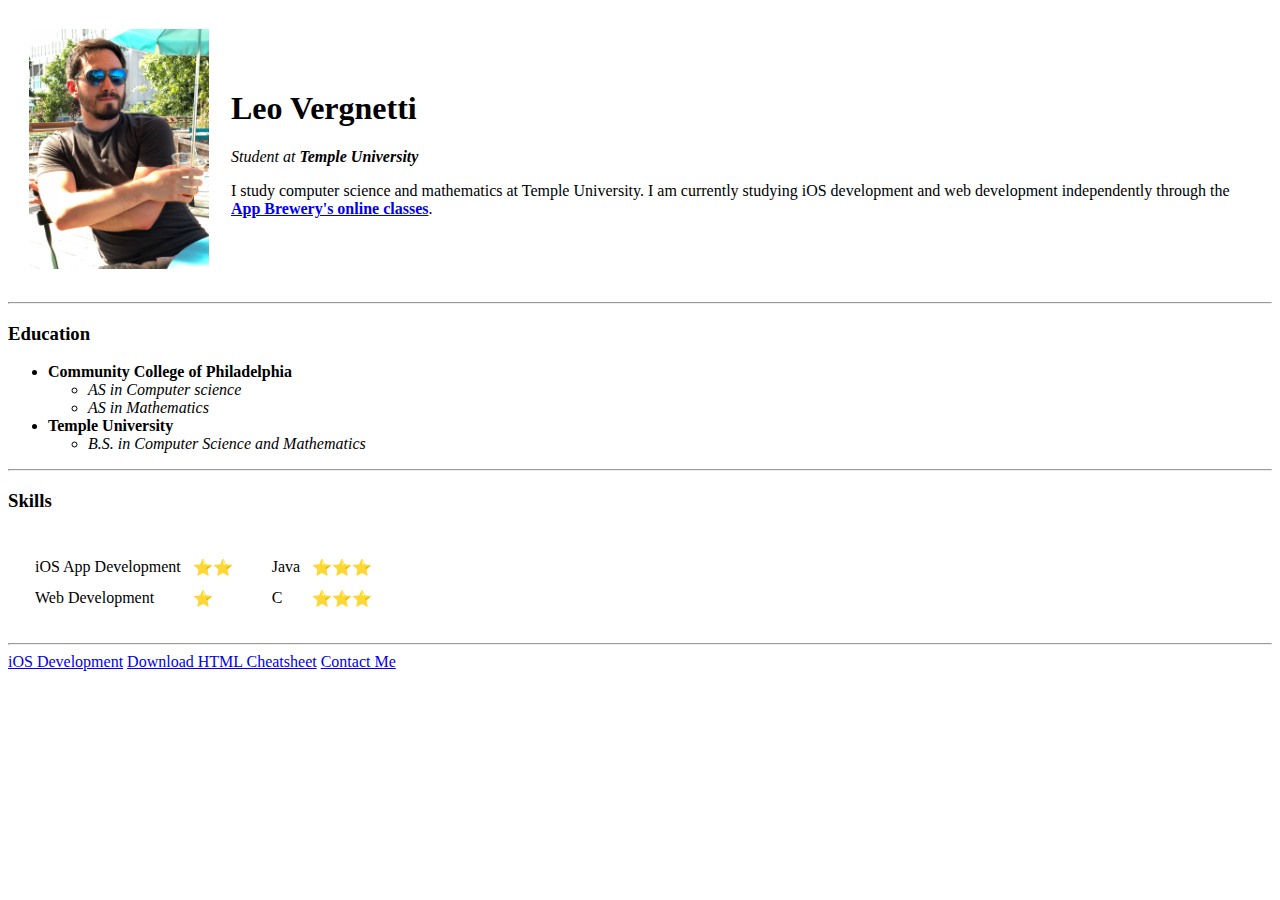
==== index.html @ 2dc645b4 "Add initial cv website files" ====
<!DOCTYPE html>
<html lang="en" dir="ltr">

<head>
  <meta charset="utf-8">
  <title>Leo's Personal Site</title>
</head>

<body>
  <table cellspacing="20">
    <tr>
      <td><img src="Images/profilePic.jpg" alt="Leo Profile Picture" height="240"></td>
      <td>
        <h1>Leo Vergnetti</h1>
        <p>
          <em>Student at <b>Temple University</b></em>
        </p>
        <p>I study computer science and mathematics at Temple University.
          I am currently studying iOS development and web development independently through
          the <strong><a href="https://www.appbrewery.co/">App Brewery's online classes</a></strong>. </p>
      </td>
    </tr>
  </table>
  <hr>
  <h3>Education</h3>
  <ul>
    <li><b>Community College of Philadelphia</b></li>
    <ul>
      <li><em>AS in Computer science</em></li>
      <li><em>AS in Mathematics </em></li>
    </ul>
    <li><b>Temple University</b></li>
    <ul>
      <li><em>B.S. in Computer Science and Mathematics</em></li>
    </ul>
  </ul>
  <hr>

  <h3>Skills</h3>
  <table cellspacing="15">
    <tr>
      <td>
        <table cellspacing="10">
          <tr>
            <td>iOS App Development</td>
            <td>⭐️⭐️</td>
          </tr>
          <tr>
            <td>Web Development</td>
            <td>⭐️</td>
          </tr>
        </table>
      </td>
      <td>
        <table cellspacing="10">
          <tr>
            <td>Java</td>
            <td>⭐️⭐️⭐️</td>
          </tr>
          <tr>
            <td>C</td>
            <td>⭐️⭐️⭐️</td>
          </tr>
        </table>
      </td>
    </tr>
  </table>
  <hr>
  <a href="iOSAppDev.html">iOS Development</a>
  <a download href="https://web.stanford.edu/group/csp/cs21/htmlcheatsheet.pdf">Download HTML Cheatsheet</a>
  <a href="contactMe.html">Contact Me</a>
</body>

</html>
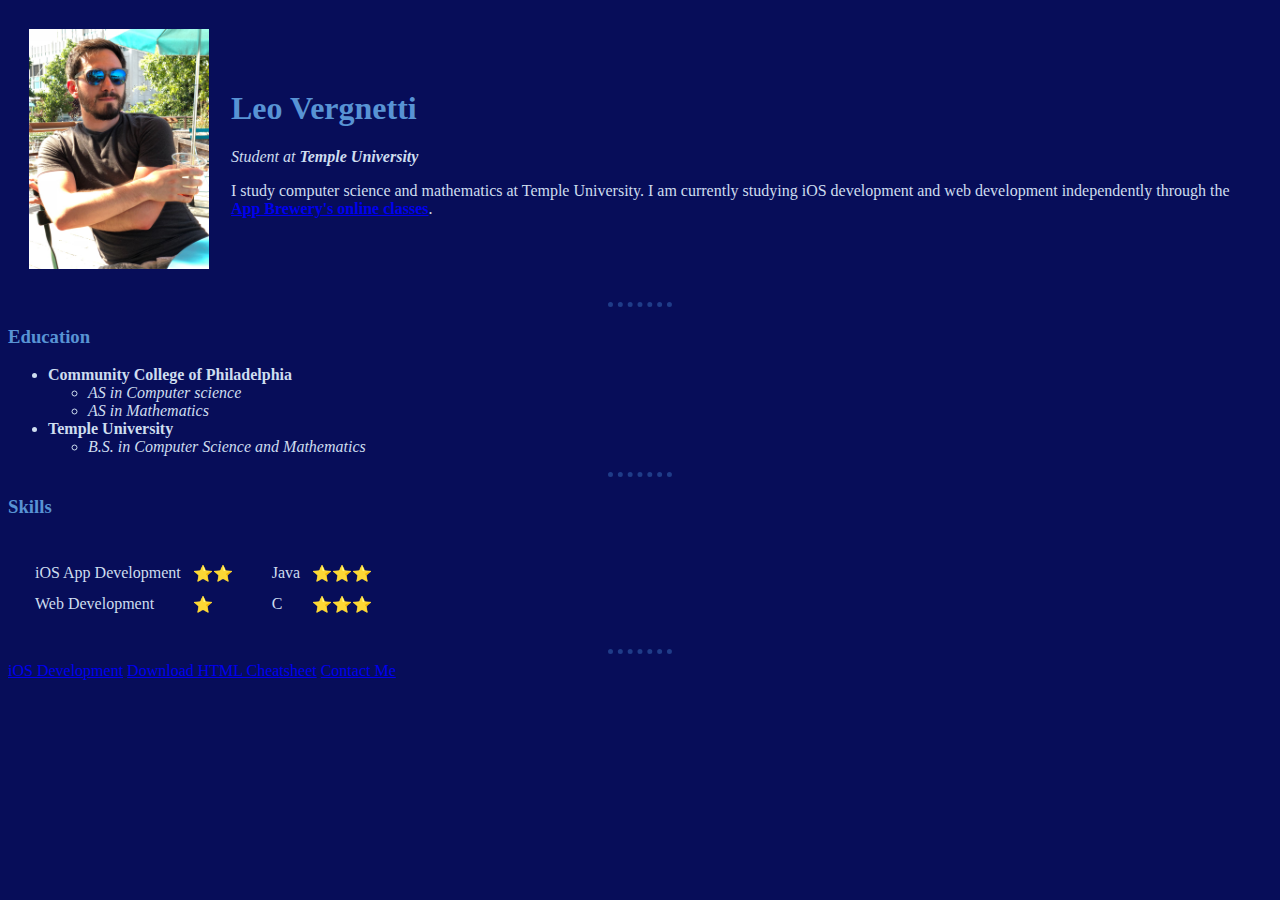
==== commit 00550479: "added css style sheet, updated layout colors" ====
--- a/index.html
+++ b/index.html
@@ -4,6 +4,7 @@
 <head>
   <meta charset="utf-8">
   <title>Leo's Personal Site</title>
+  <link rel="stylesheet" href="css/styles.css">
 </head>
 
 <body>
@@ -35,7 +36,6 @@
     </ul>
   </ul>
   <hr>
-
   <h3>Skills</h3>
   <table cellspacing="15">
     <tr>
--- a/css/styles.css
+++ b/css/styles.css
@@ -0,0 +1,25 @@
+  body{
+    background-color: #070d59;
+  }
+  hr{
+    border-style: none;
+    border-color: #1f3c88;
+    border-width: 5px;
+    border-top-style: dotted;
+    width: 5%;
+  }
+  h1{
+    color: #5893d4;
+  }
+  h3{
+      color: #5893d4;
+  }
+  p{
+    color: #ceddef;
+  }
+  li{
+    color: #ceddef;
+  }
+  td{
+    color: #ceddef;
+  }
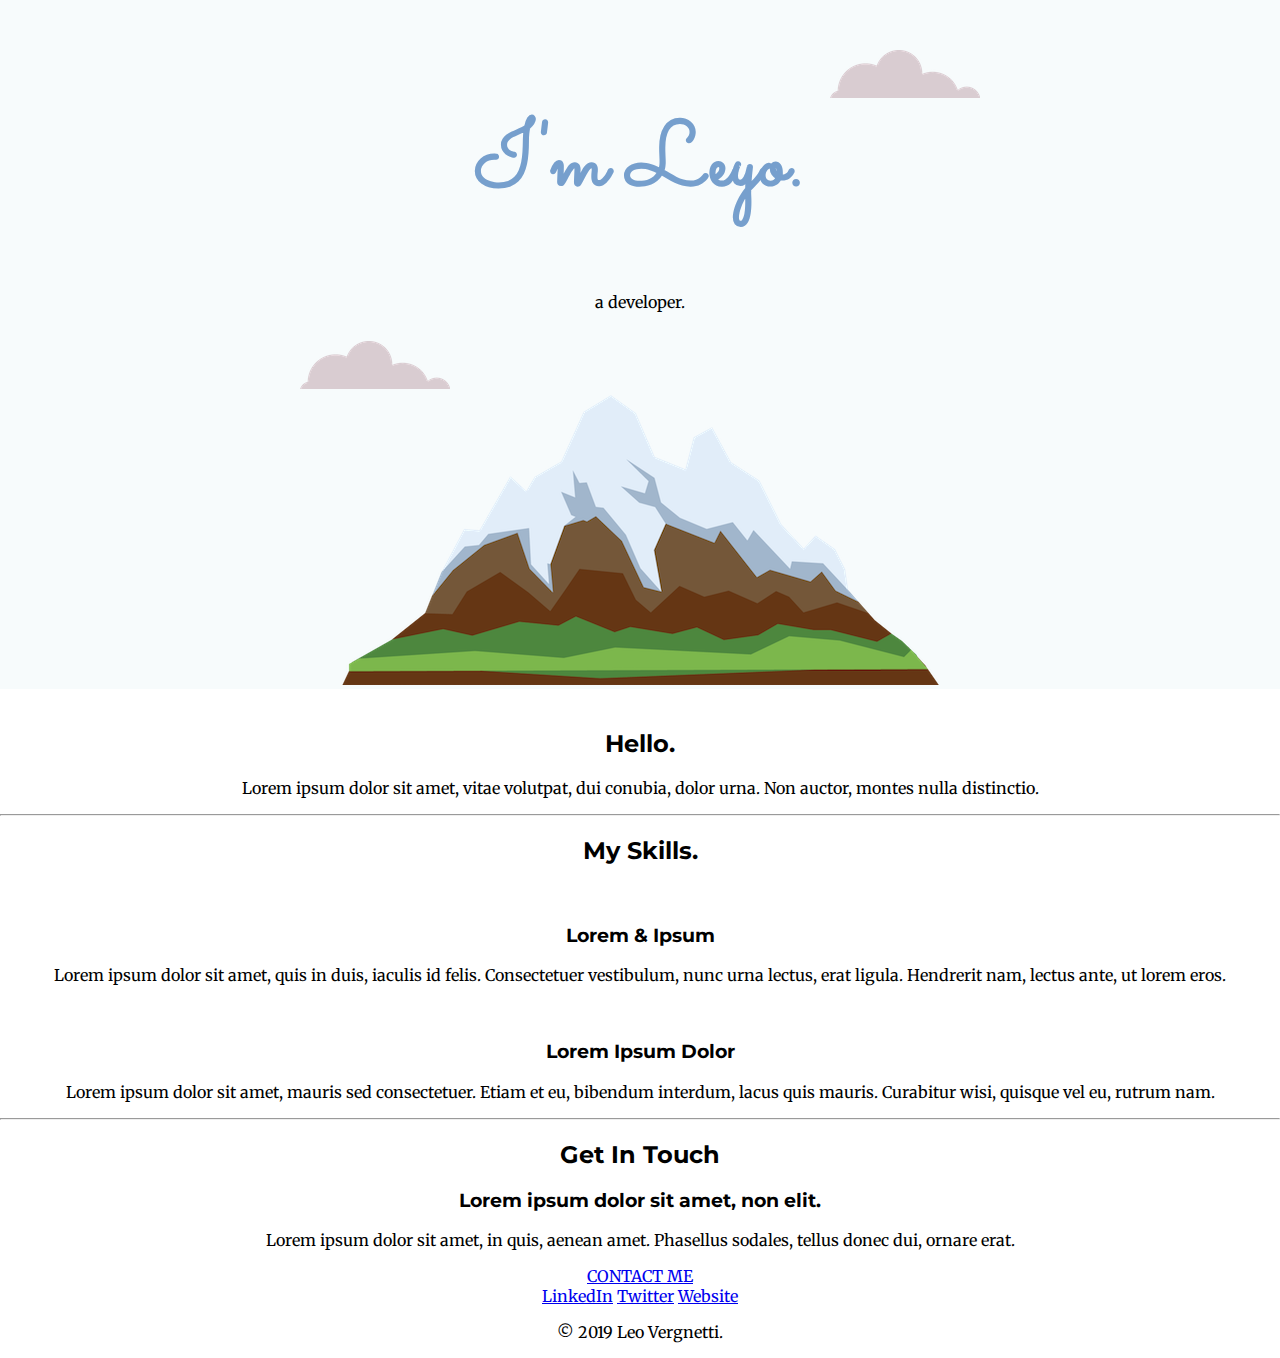
==== commit a2e52cef: "Add files via upload" ====
--- a/index.html
+++ b/index.html
@@ -3,72 +3,56 @@
 
 <head>
   <meta charset="utf-8">
-  <title>Leo's Personal Site</title>
+  <title>Leo Vergnetti</title>
   <link rel="stylesheet" href="css/styles.css">
+  <link rel="icon" href="favicon.ico">
+  <link href="https://fonts.googleapis.com/css?family=Merriweather|Montserrat|Sacramento" rel="stylesheet">
 </head>
 
 <body>
-  <table cellspacing="20">
-    <tr>
-      <td><img src="Images/profilePic.jpg" alt="Leo Profile Picture" height="240"></td>
-      <td>
-        <h1>Leo Vergnetti</h1>
-        <p>
-          <em>Student at <b>Temple University</b></em>
-        </p>
-        <p>I study computer science and mathematics at Temple University.
-          I am currently studying iOS development and web development independently through
-          the <strong><a href="https://www.appbrewery.co/">App Brewery's online classes</a></strong>. </p>
-      </td>
-    </tr>
-  </table>
-  <hr>
-  <h3>Education</h3>
-  <ul>
-    <li><b>Community College of Philadelphia</b></li>
-    <ul>
-      <li><em>AS in Computer science</em></li>
-      <li><em>AS in Mathematics </em></li>
-    </ul>
-    <li><b>Temple University</b></li>
-    <ul>
-      <li><em>B.S. in Computer Science and Mathematics</em></li>
-    </ul>
-  </ul>
-  <hr>
-  <h3>Skills</h3>
-  <table cellspacing="15">
-    <tr>
-      <td>
-        <table cellspacing="10">
-          <tr>
-            <td>iOS App Development</td>
-            <td>⭐️⭐️</td>
-          </tr>
-          <tr>
-            <td>Web Development</td>
-            <td>⭐️</td>
-          </tr>
-        </table>
-      </td>
-      <td>
-        <table cellspacing="10">
-          <tr>
-            <td>Java</td>
-            <td>⭐️⭐️⭐️</td>
-          </tr>
-          <tr>
-            <td>C</td>
-            <td>⭐️⭐️⭐️</td>
-          </tr>
-        </table>
-      </td>
-    </tr>
-  </table>
-  <hr>
-  <a href="iOSAppDev.html">iOS Development</a>
-  <a download href="https://web.stanford.edu/group/csp/cs21/htmlcheatsheet.pdf">Download HTML Cheatsheet</a>
-  <a href="contactMe.html">Contact Me</a>
+  <div class="topContainer">
+    <img class="topCloud" src="images/cloud.png" alt="">
+    <h1>I'm Leyo.</h1>
+    <p>a  <span class="pro"></span> developer.</p>
+    <img class="bottomCloud" src="images/cloud.png" alt="">
+    <img src="images/mountain.png" alt="">
+  </div>
+  <div class="middle-container">
+    <div class="profile">
+      <img src="" alt="" size="5%">
+      <h2>Hello.</h2>
+      <p>Lorem ipsum dolor sit amet, vitae volutpat, dui conubia, dolor urna. Non auctor, montes nulla distinctio.</p>
+    </div>
+    <hr>
+    <div class="skills">
+      <h2>My Skills.</h2>
+      <div class="skill-row">
+        <img class="" src="" alt="">
+        <h3>Lorem & Ipsum</h3>
+        <p>Lorem ipsum dolor sit amet, quis in duis, iaculis id felis. Consectetuer vestibulum, nunc urna lectus, erat ligula. Hendrerit nam, lectus ante, ut lorem eros.</p>
+      </div>
+      <div class="skill-row">
+        <img class="" src="" alt="">
+        <h3>Lorem Ipsum Dolor</h3>
+        <p>Lorem ipsum dolor sit amet, mauris sed consectetuer. Etiam et eu, bibendum interdum, lacus quis mauris. Curabitur wisi, quisque vel eu, rutrum nam.</p>
+      </div>
+    </div>
+    <hr>
+    <div class="contact-me">
+      <h2>Get In Touch</h2>
+      <h3>Lorem ipsum dolor sit amet, non elit.</h3>
+      <p>Lorem ipsum dolor sit amet, in quis, aenean amet. Phasellus sodales, tellus donec dui, ornare erat.</p>
+      <a class="btn" href="mailto:name@email.com">CONTACT ME</a>
+    </div>
+  </div>
+
+
+  <div class="bottom-container">
+    <a class="footer-link" href="https://www.linkedin.com/">LinkedIn</a>
+    <a class="footer-link" href="https://twitter.com/">Twitter</a>
+    <a class="footer-link" href="https://www.appbrewery.co/">Website</a>
+    <p>© 2019 Leo Vergnetti.</p>
+  </div>
 </body>
 
 </html>
--- a/css/styles.css
+++ b/css/styles.css
@@ -1,25 +1,54 @@
-  body{
-    background-color: #070d59;
-  }
-  hr{
-    border-style: none;
-    border-color: #1f3c88;
-    border-width: 5px;
-    border-top-style: dotted;
-    width: 5%;
-  }
-  h1{
-    color: #5893d4;
-  }
-  h3{
-      color: #5893d4;
-  }
-  p{
-    color: #ceddef;
-  }
-  li{
-    color: #ceddef;
-  }
-  td{
-    color: #ceddef;
-  }
+body {
+  margin: 0;
+  text-align: center;
+  font-family: 'Merriweather', serif;
+}
+
+h1 {
+  margin-top: 0px;
+  font-size: 562.5%;
+  color: #769fcd;
+  font-family: 'Sacramento', cursive;
+}
+
+h2 {
+  font-family: 'Montserrat', sans-serif;
+}
+
+h3 {
+  font-family: 'Montserrat', sans-serif;
+}
+
+.topContainer {
+  padding-top: 100px;
+  background-color: #f7fbfc;
+  position: relative;
+}
+
+.topCloud {
+  position: absolute;
+  right: 300px;
+  top: 50px;
+}
+
+.bottomCloud {
+  position: absolute;
+  left: 300px;
+  bottom: 300px;
+}
+
+.middleContainer {
+  background-color: red;
+  height: 200px;
+  width: 200px;
+}
+
+.bottomContainer {
+  background-color: blue;
+  height: 200px;
+  width: 200px;
+}
+
+.pro {
+  text-decoration: underline;
+}
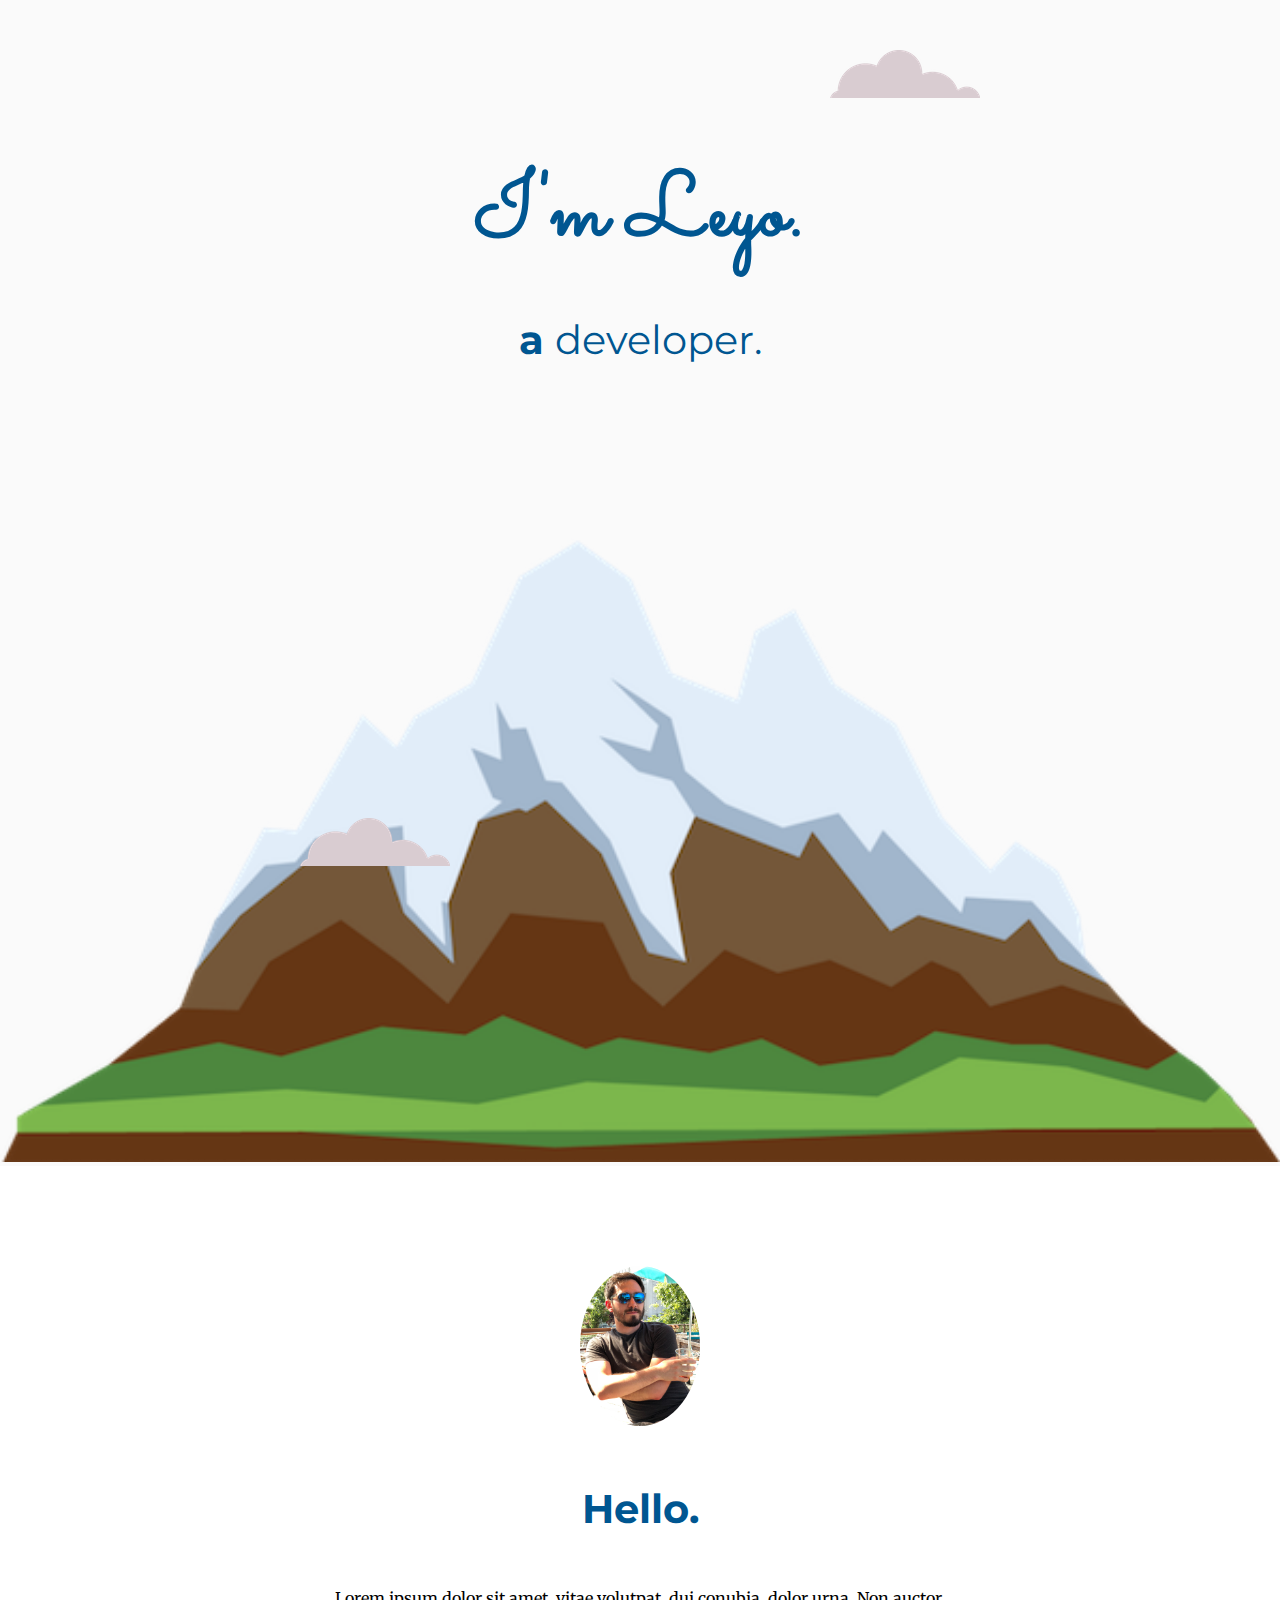
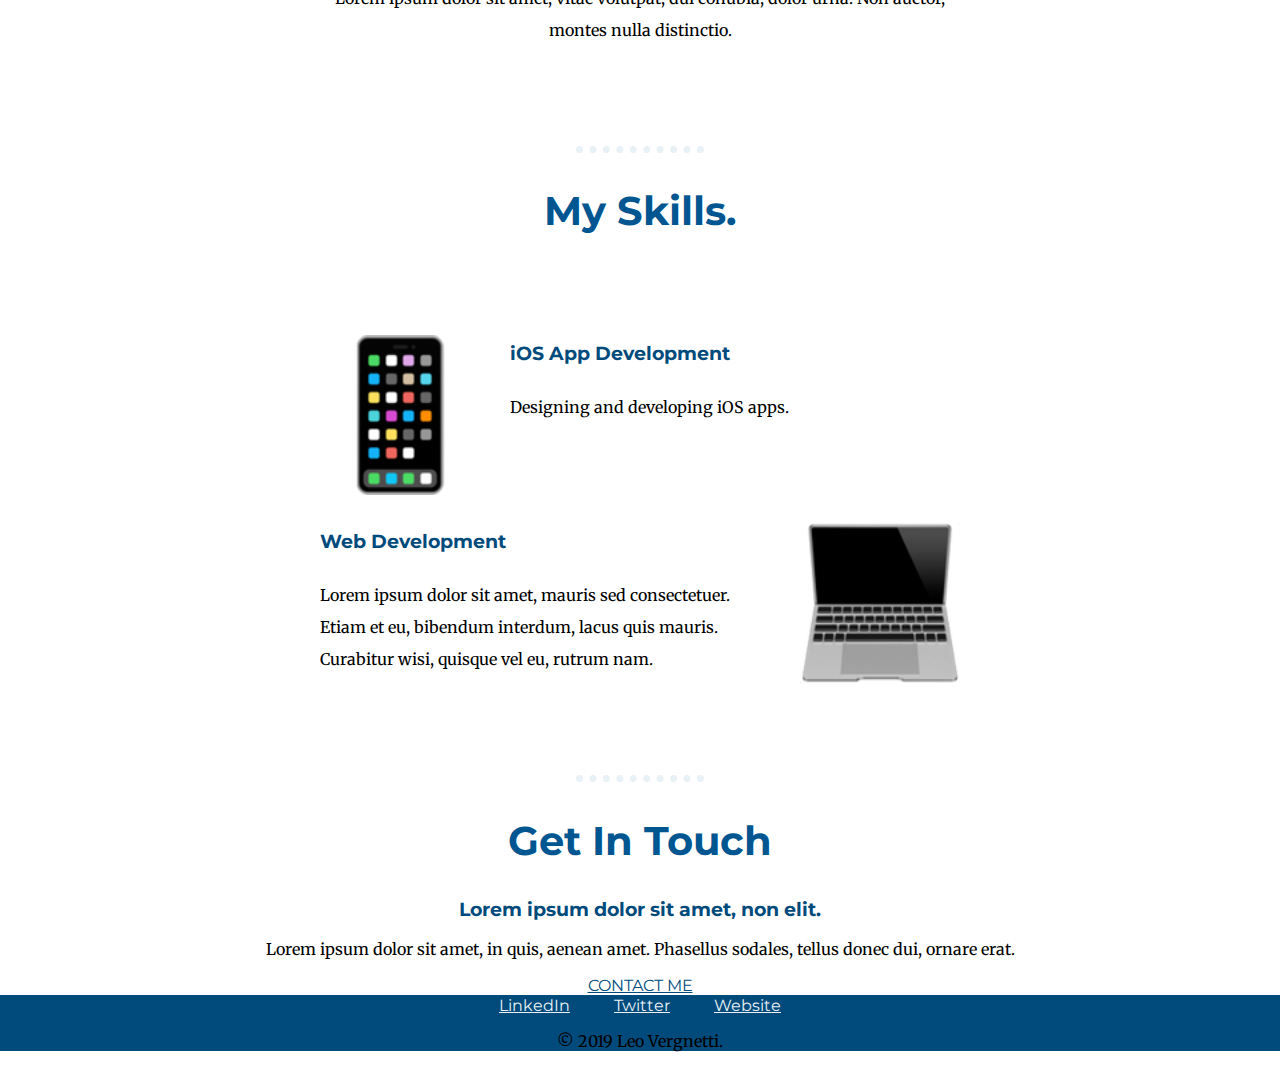
==== commit 84924506: "Add files via upload" ====
--- a/index.html
+++ b/index.html
@@ -13,13 +13,13 @@
   <div class="topContainer">
     <img class="topCloud" src="images/cloud.png" alt="">
     <h1>I'm Leyo.</h1>
-    <p>a  <span class="pro"></span> developer.</p>
+    <h2>a  <span class="programmerSubtitle"> developer.</span></h2>
     <img class="bottomCloud" src="images/cloud.png" alt="">
-    <img src="images/mountain.png" alt="">
+    <img class="mountain" src="images/mountain.png" alt="">
   </div>
-  <div class="middle-container">
+  <div class="middleContainer">
     <div class="profile">
-      <img src="" alt="" size="5%">
+      <img class = "profilePic" src="images/profilePic.jpg" alt="">
       <h2>Hello.</h2>
       <p>Lorem ipsum dolor sit amet, vitae volutpat, dui conubia, dolor urna. Non auctor, montes nulla distinctio.</p>
     </div>
@@ -27,13 +27,13 @@
     <div class="skills">
       <h2>My Skills.</h2>
       <div class="skill-row">
-        <img class="" src="" alt="">
-        <h3>Lorem & Ipsum</h3>
-        <p>Lorem ipsum dolor sit amet, quis in duis, iaculis id felis. Consectetuer vestibulum, nunc urna lectus, erat ligula. Hendrerit nam, lectus ante, ut lorem eros.</p>
+        <img class="iphonePic" src="images/iphonePic.png" alt="">
+        <h3>iOS App Development</h3>
+        <p>Designing and developing iOS apps.</p>
       </div>
       <div class="skill-row">
-        <img class="" src="" alt="">
-        <h3>Lorem Ipsum Dolor</h3>
+        <img class="computerPic" src="images/computer.png" alt="">
+        <h3>Web Development</h3>
         <p>Lorem ipsum dolor sit amet, mauris sed consectetuer. Etiam et eu, bibendum interdum, lacus quis mauris. Curabitur wisi, quisque vel eu, rutrum nam.</p>
       </div>
     </div>
@@ -47,10 +47,10 @@
   </div>
 
 
-  <div class="bottom-container">
-    <a class="footer-link" href="https://www.linkedin.com/">LinkedIn</a>
-    <a class="footer-link" href="https://twitter.com/">Twitter</a>
-    <a class="footer-link" href="https://www.appbrewery.co/">Website</a>
+  <div class="bottomContainer">
+    <a class="footerLink" href="https://www.linkedin.com/">LinkedIn</a>
+    <a class="footerLink" href="https://twitter.com/">Twitter</a>
+    <a class="footerLink" href="https://www.appbrewery.co/">Website</a>
     <p>© 2019 Leo Vergnetti.</p>
   </div>
 </body>
--- a/css/styles.css
+++ b/css/styles.css
@@ -5,23 +5,49 @@
 }
 
 h1 {
-  margin-top: 0px;
-  font-size: 562.5%;
-  color: #769fcd;
+  margin: 50px auto 0 auto;
+  font-size: 5.625rem;
   font-family: 'Sacramento', cursive;
+  color: #005691;
 }
 
 h2 {
   font-family: 'Montserrat', sans-serif;
+  font-size: 2.5rem;
+  color: #005691;
 }
 
 h3 {
   font-family: 'Montserrat', sans-serif;
+  color: #004a7c;
+}
+
+a {
+  font-family: 'Montserrat', sans-serif;
+  color: #004a7c;
+}
+
+hr {
+  border-style: none;
+  border-color: #e8f1f5;
+  border-width: 7px;
+  border-top-style: dotted;
+  width: 10%;
+}
+
+.mountain {
+  width: 100%;
+}
+
+.profile {
+  width: 50%;
+  margin: 100px auto 100px auto;
+  line-height: 2;
 }
 
 .topContainer {
   padding-top: 100px;
-  background-color: #f7fbfc;
+  background-color: #fafafa;
   position: relative;
 }
 
@@ -37,18 +63,40 @@
   bottom: 300px;
 }
 
-.middleContainer {
-  background-color: red;
-  height: 200px;
-  width: 200px;
+.profilePic {
+  height: 160px;
+  width: 120px;
+  border-radius: 50%;
+}
+
+.programmerSubtitle {
+  font-weight: normal;
+}
+
+.skill-row {
+  width: 50%;
+  margin: 100px auto 100px auto;
+  text-align: left;
+  line-height: 2;
+}
+
+.iphonePic {
+  width: 25%;
+  float: left;
+  margin-right: 30px;
+}
+
+.computerPic {
+  width: 25%;
+  float: right;
+  margin-left: 30px;
 }
 
 .bottomContainer {
-  background-color: blue;
-  height: 200px;
-  width: 200px;
+  background-color: #004a7c;
 }
-
-.pro {
-  text-decoration: underline;
+.footerLink{
+  margin: 20px;
+  color: #e8f1f5;
+  font-weight: normal;
 }
